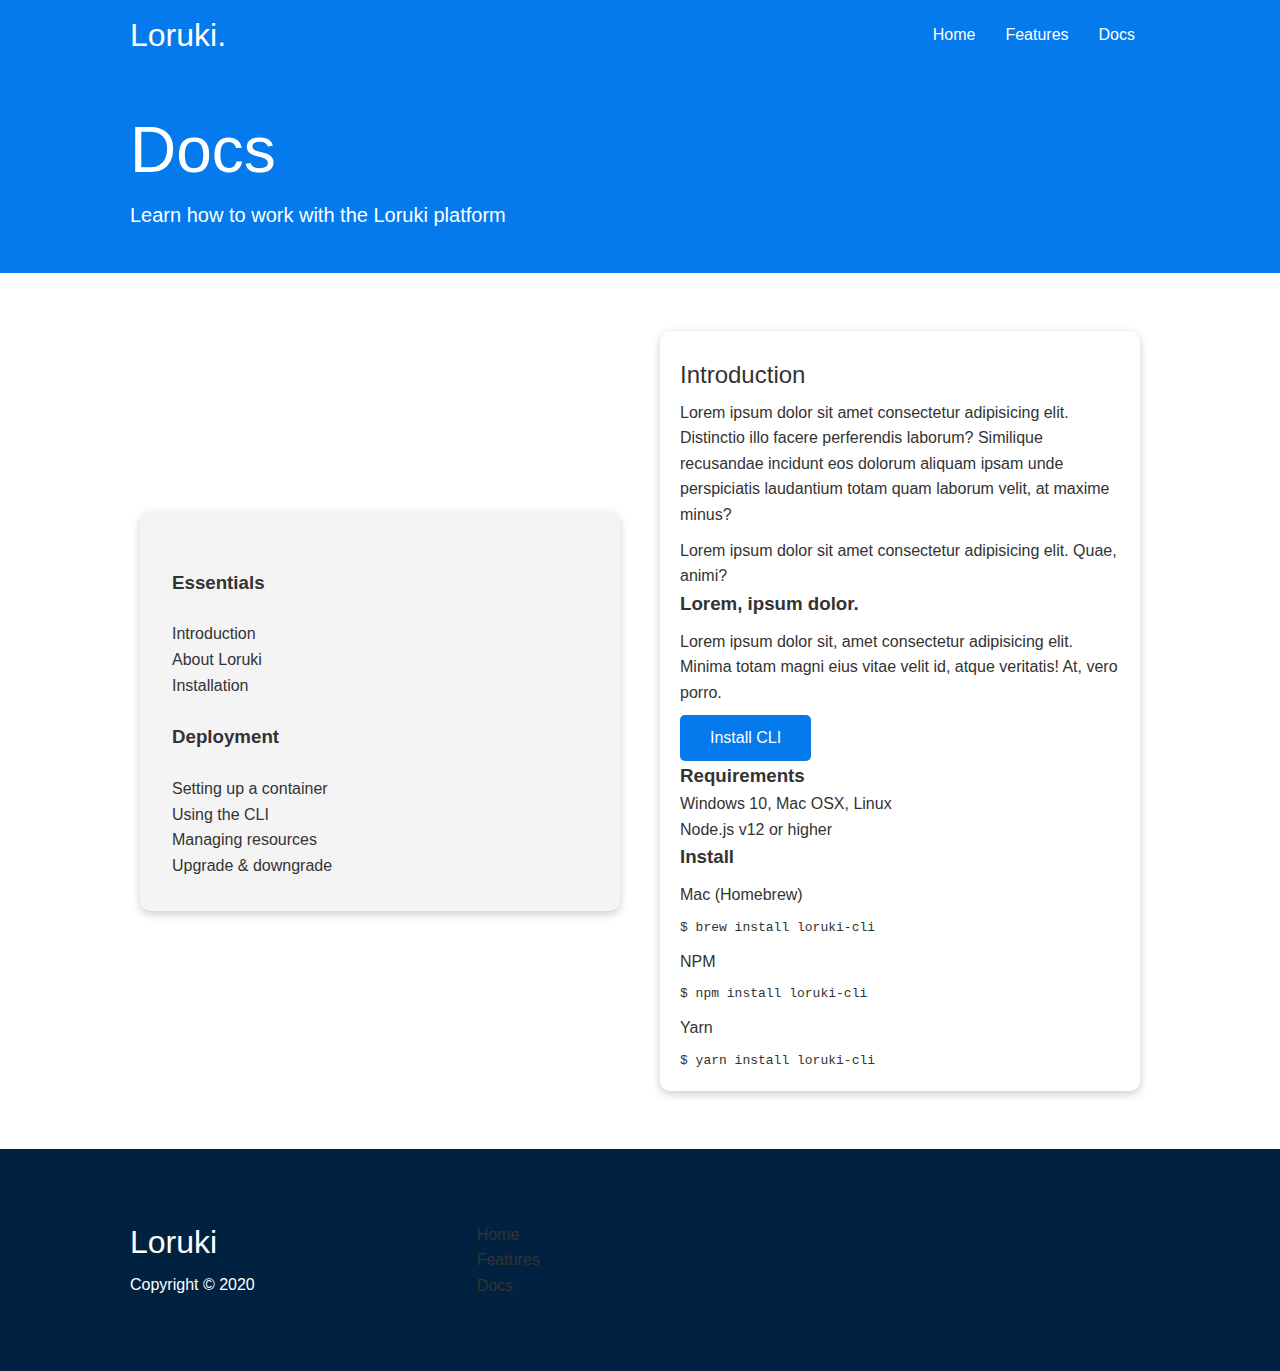
==== docs.html @ 2f58cfb1 "fixed basic features" ====
<!DOCTYPE html>
<html lang="en">
<head>
    <meta charset="UTF-8">
    <meta name="viewport" content="width=device-width, initial-scale=1.0">
    <link rel="stylesheet" href="https://cdnjs.cloudflare.com/ajax/libs/font-awesome/5.15.1/css/all.min.css" integrity="sha512-+4zCK9k+qNFUR5X+cKL9EIR+ZOhtIloNl9GIKS57V1MyNsYpYcUrUeQc9vNfzsWfV28IaLL3i96P9sdNyeRssA==" crossorigin="anonymous" />
    <link rel="stylesheet" href="css/utilities.css">
    <link rel="stylesheet" href="css/style.css">
    <title>Loruki | Cloud Hosting For Everyone</title>
</head>
<body>
<!-- Navbar -->
<div class="navbar">
    <div class="container flex">
        <h1 class="logo">Loruki.</h1>
        <nav>
            <ul>
                <li><a href="index.html">Home</a></li>
                <li><a href="features.html">Features</a></li>
                <li><a href="docs.html">Docs</a></li>
            </ul>
        </nav>
    </div>
</div>

<!-- Head -->
<section class="docs-head bg-primary py-3">
    <div class="container grid">
        <div>
            <h1 class="xl">Docs</h1>
            <p class="lead">
                Learn how to work with the Loruki platform
            </p>
        </div>
        <img src="images/docs.png" alt="">
    </div>
</section>

<!-- Docs main -->
<section class="docs-main my-4">
    <div class="container grid">
        <div class="card bg-light p-3">
            <h3 class="my-2">Essentials</h3>
            <nav>
                <ul>
                    <li><a class="text-primary" href="#">Introduction</a></li>
                    <li><a href="#">About Loruki</a></li>
                    <li><a href="#">Installation</a></li>
                </ul>
            </nav>

            <h3 class="my-2">Deployment</h3>
            <nav>
                <ul>
                    <li><a href="#">Setting up a container</a></li>
                    <li><a href="#">Using the CLI</a></li>
                    <li><a href="#">Managing resources</a></li>
                    <li><a href="#">Upgrade & downgrade</a></li>
                </ul>
            </nav>
        </div>
        <div class="card">
            <h2>Introduction</h2>
            <p>Lorem ipsum dolor sit amet consectetur adipisicing elit. Distinctio illo facere perferendis laborum? Similique recusandae incidunt eos dolorum aliquam ipsam unde perspiciatis laudantium totam quam laborum velit, at maxime minus?</p>

            <div class="alert alert-success">
                <i class="fas fa-info"></i> Lorem ipsum dolor sit amet consectetur adipisicing elit. Quae, animi?
            </div>

            <h3>Lorem, ipsum dolor.</h3>
            <p>Lorem ipsum dolor sit, amet consectetur adipisicing elit. Minima totam magni eius vitae velit id, atque veritatis! At, vero porro.</p>
            <a href="#" class="btn btn-primary">Install CLI</a>

            <h3>Requirements</h3>
            <ul>
                <li>Windows 10, Mac OSX, Linux</li>
                <li>Node.js v12 or higher</li>
            </ul>

            <h3>Install</h3>
            <p>Mac (Homebrew)</p>
            <pre><code>$ brew install loruki-cli</code></pre>
            <p>NPM</p>
            <pre><code>$ npm install loruki-cli</code></pre>
            <p>Yarn</p>
            <pre><code>$ yarn install loruki-cli</code></pre>

        </div>
    </div>
</section>

<!-- Footer -->
<footer class="footer bg-dark py-5">
    <div class="container grid grid-3">
        <div>
            <h1>Loruki
            </h1>
            <p>Copyright &copy; 2020</p>
        </div>
        <nav>
            <ul>
                <li><a href="index.html">Home</a></li>
                <li><a href="features.html">Features</a></li>
                <li><a href="docs.html">Docs</a></li>
            </ul>
        </nav>
        <div class="social">
            <a href="#"><i class="fab fa-github fa-2x"></i></a>
            <a href="#"><i class="fab fa-facebook fa-2x"></i></a>
            <a href="#"><i class="fab fa-instagram fa-2x"></i></a>
            <a href="#"><i class="fab fa-twitter fa-2x"></i></a>
        </div>
    </div>
</footer>
</body>
</html>
---- css/utilities.css ----
.container{
    max-width: 1100px;
    margin: 0 auto;
    overflow: auto;
    padding: 0 40px;
}

.card{
    background-color: #fff;
    color: #333;
    border-radius: 10px;
    box-shadow: 0 3px 10px rgba(0, 0, 0, 0.2);
    padding: 20px;
    margin: 10px;
}

.btn{
    display: inline-block;
    padding: 10px 30px;
    cursor: pointer;
    background: var(--primary-color);
    color: #fff;
    border-radius: 5px;
}

.btn-outline{
    background-color: transparent;
    border: 1px #fff solid;
}

.bg-primary, .btn-primary{
    background-color: var(--primary-color);
    color: #fff;
}

.bg-secondary, .btn-secondary{
    background-color: var(--secondary-color);
    color: #fff;
}

.bg-dark, .btn-dark{
    background-color: var(--dark-color);
    color: #fff;
}

.bg-light, .btn-light{
    background-color: var(--light-color);
    color: #333;
}

.lead{
    font-size: 20px;
}

.sm{
    font-size: 1rem;
}

.md{
    font-size: 2rem;
}

.xl{
    font-size: 4rem;
}

.lg{
    font-size: 3rem;
}

.btn:hover{
    transform: scale(0.98);
}

.text-center{
    text-align: center;
}

.flex{
    display: flex;
    justify-content: center;
    align-items: center;
    height: 100%;
}

.grid{
    display: grid;
    grid-template-columns: repeat(2, 1fr);
    gap: 20px;
    justify-content: center;
    align-items: center;
    height: 100%;
}

.grid-3{
    grid-template-columns: repeat(3, 1fr);
}

/*Margin*/
.my-1{
    margin: 1rem 0;
}

.my-2{
    margin: 1.5rem 0;
}

.my-3{
    margin: 2rem 0;
}

.my-4{
    margin: 3rem 0;
}

.my-5{
    margin: 4rem 0;
}

.m-1{
    margin: 1rem;
}

.m-2{
    margin: 1.5rem;
}

.m-3{
    margin: 2rem;
}

.m-4{
    margin: 3rem;
}

.m-5{
    margin: 4rem;
}


/*Padding*/
.py-1{
    padding: 1rem 0;

}

.py-2{
    padding: 1.5rem 0;
}

.py-3{
    padding: 2rem 0;
}

.py-4{
    padding: 3rem 0;
}

.py-5{
    padding: 4rem 0;
}

.p-1{
    padding: 1rem;
}

.p-2{
    padding: 1.5rem;
}

.p-3{
    padding: 2rem;
}

.p-4{
    padding: 3rem;
}

.p-5{
    padding: 4rem;
}
---- css/style.css ----
@import url('https://fonts.googleapis.com/css2?family-Lato:wght@300&display-swap');

:root{
    --primary-color: #047aed;
    --secondary-color: #1c3fa8;
    --dark-color: #002240;
    --light-color: #f4f4f4;
}

*{
    box-sizing: border-box;
    padding: 0;
    margin: 0;
}

body{
    font-family: 'Lato', sans-serif;
    color: #333;
    line-height: 1.6;
}

ul{
    list-style-type: none;
}

a{
    text-decoration: none;
    color: #333;
}

h1, h2{
    font-weight: 300;
    line-height: 1.2;
    margin: 10px 0;
}

p{
    margin: 10px 0;
}

img{
    width: 100%;
}

.navbar{
    background-color: var(--primary-color);
    color: #fff;
    height: 70px;
}

.navbar ul{
    display: flex;
}

.navbar a{
    color: white;
    padding: 10px;
    margin: 0 5px;
}

.navbar a:hover{
    border-bottom: 2px #fff solid;
}

.navbar .flex{
    justify-content: space-between;
}

.showcase{
    height: 400px;
    background-color: var(--primary-color);
    color: #fff;
    position: relative;
}

.showcase h1{
    font-size: 40px;
}

.showcase p{
    margin: 20px 0;
}

.showcase-form{
    position: relative;
    top: 60px;
    height: 350px;
    width: 400px;
    padding: 40px;
    z-index: 100;
}

.showcase-form .form-control{
    margin: 30px 0;
}

.showcase-form input[type="text"], .showcase-form input[type="email"]{
    border: 0;
    border-bottom: 1px solid #b4becb;
    width: 100%;
    padding: 3px;
    font-size: 16px;
}

.showcase-form input:focus{
    outline: none;
}

.showcase::before, .showcase::after{
    content: "";
    position: absolute;
    height: 100px;
    bottom: -70px;
    right: 0;
    left: 0;
    background: white;
    transform: skewY(-3deg);
    -webkit-transform: skewY(-3deg);
    -moz-transform: skewY(-3deg);
    -ms-transform: skewY(-3deg);
}

.showcase .grid{
    overflow: visible;
    grid-template-columns: 55% 45%;
    gap: 30px;
}

.stats{
    padding-top: 100px;
}

.stats-heading{
    max-width: 500px;
    margin: auto;
}

.stats .grid h3{
    font-size: 35px;
}

.stats .grid p{
    font-size: 20px;
    font-weight: bold;
}

.cli .grid{
    grid-template-columns: repeat(3, 1fr);
    grid-template-rows: repeat(2, 1fr);
}

.cli .grid > *:first-child{
    grid-column: 1 / span 2;
    grid-row: 1 / span 2;
}

.cloud .grid{
    grid-template-columns: 4fr 3fr;
}
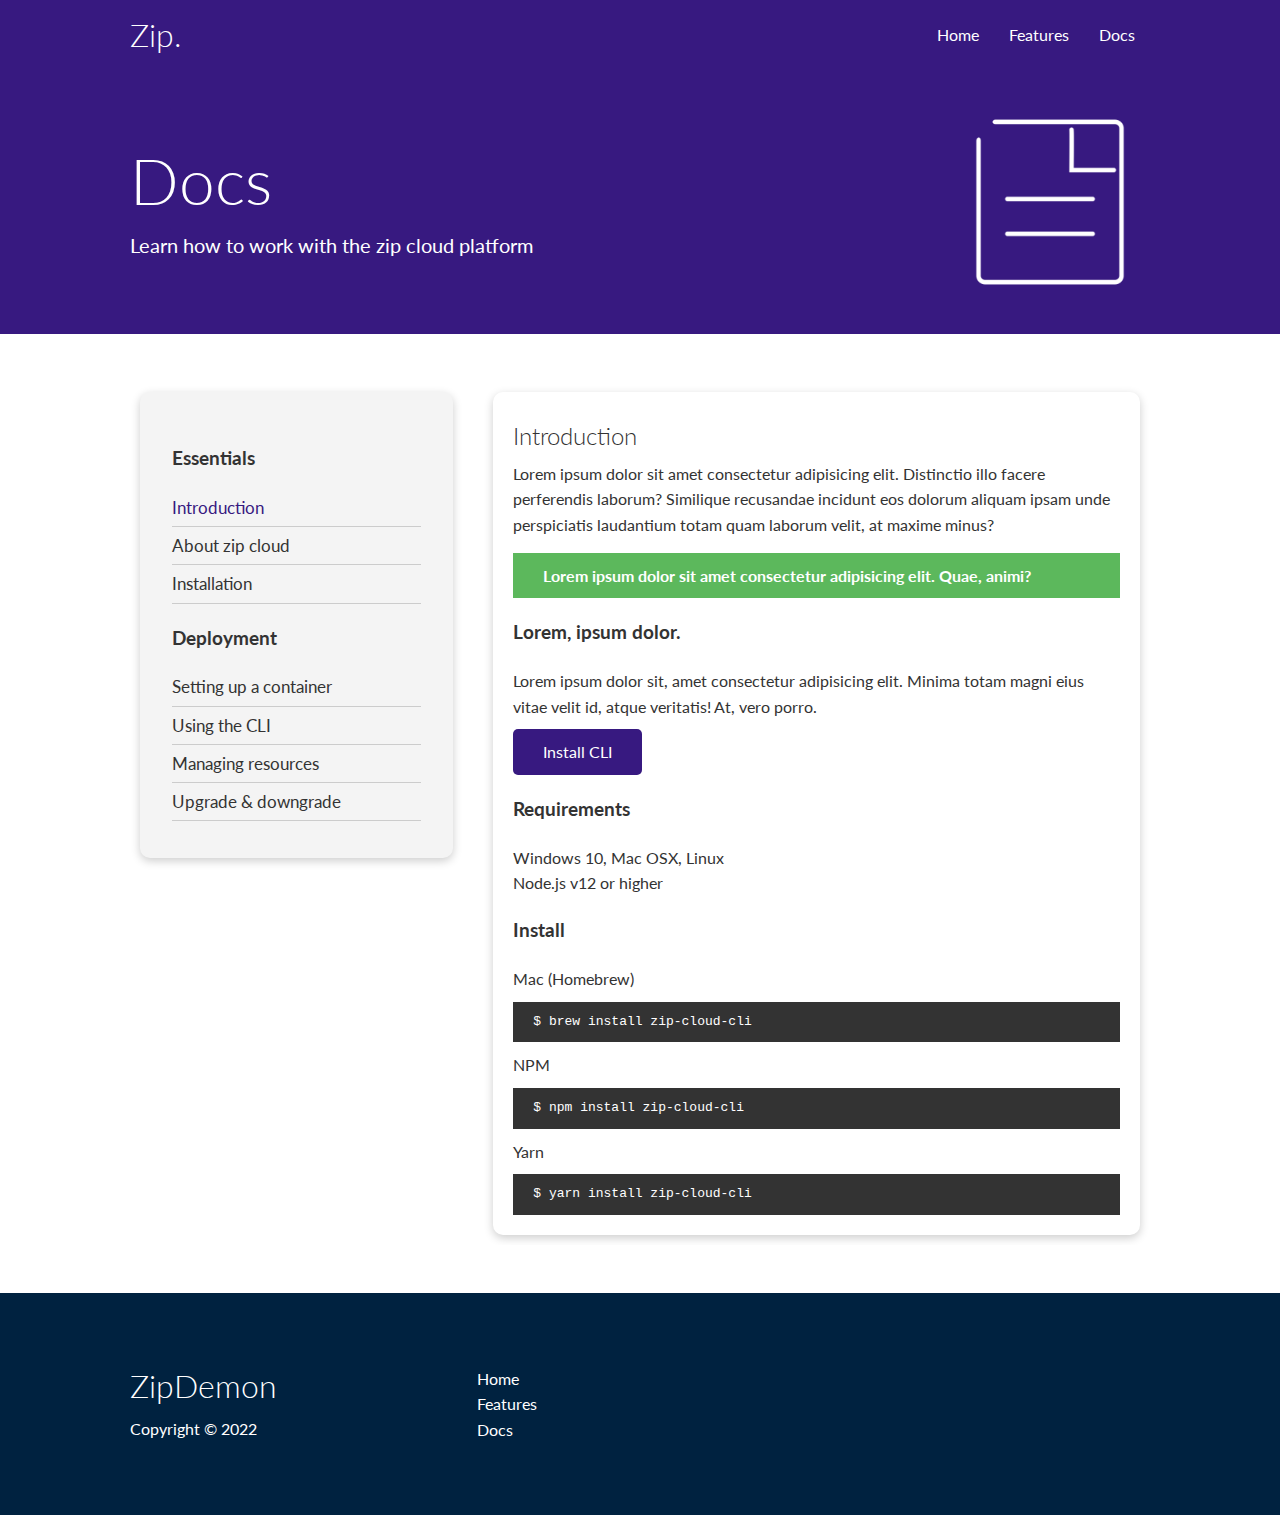
==== commit 12bc2726: "fixed docs.html" ====
--- a/docs.html
+++ b/docs.html
@@ -6,13 +6,12 @@
     <link rel="stylesheet" href="https://cdnjs.cloudflare.com/ajax/libs/font-awesome/5.15.1/css/all.min.css" integrity="sha512-+4zCK9k+qNFUR5X+cKL9EIR+ZOhtIloNl9GIKS57V1MyNsYpYcUrUeQc9vNfzsWfV28IaLL3i96P9sdNyeRssA==" crossorigin="anonymous" />
     <link rel="stylesheet" href="css/utilities.css">
     <link rel="stylesheet" href="css/style.css">
-    <title>Loruki | Cloud Hosting For Everyone</title>
+    <title>ZipDemon | Cloud Hosting For Everyone</title>
 </head>
 <body>
-<!-- Navbar -->
 <div class="navbar">
     <div class="container flex">
-        <h1 class="logo">Loruki.</h1>
+        <h1 class="logo">Zip.</h1>
         <nav>
             <ul>
                 <li><a href="index.html">Home</a></li>
@@ -23,20 +22,18 @@
     </div>
 </div>
 
-<!-- Head -->
 <section class="docs-head bg-primary py-3">
     <div class="container grid">
         <div>
             <h1 class="xl">Docs</h1>
             <p class="lead">
-                Learn how to work with the Loruki platform
+                Learn how to work with the zip cloud platform
             </p>
         </div>
         <img src="images/docs.png" alt="">
     </div>
 </section>
 
-<!-- Docs main -->
 <section class="docs-main my-4">
     <div class="container grid">
         <div class="card bg-light p-3">
@@ -44,7 +41,7 @@
             <nav>
                 <ul>
                     <li><a class="text-primary" href="#">Introduction</a></li>
-                    <li><a href="#">About Loruki</a></li>
+                    <li><a href="#">About zip cloud</a></li>
                     <li><a href="#">Installation</a></li>
                 </ul>
             </nav>
@@ -79,23 +76,22 @@
 
             <h3>Install</h3>
             <p>Mac (Homebrew)</p>
-            <pre><code>$ brew install loruki-cli</code></pre>
+            <pre><code>$ brew install zip-cloud-cli</code></pre>
             <p>NPM</p>
-            <pre><code>$ npm install loruki-cli</code></pre>
+            <pre><code>$ npm install zip-cloud-cli</code></pre>
             <p>Yarn</p>
-            <pre><code>$ yarn install loruki-cli</code></pre>
+            <pre><code>$ yarn install zip-cloud-cli</code></pre>
 
         </div>
     </div>
 </section>
 
-<!-- Footer -->
 <footer class="footer bg-dark py-5">
     <div class="container grid grid-3">
         <div>
-            <h1>Loruki
+            <h1>ZipDemon
             </h1>
-            <p>Copyright &copy; 2020</p>
+            <p>Copyright &copy; 2022</p>
         </div>
         <nav>
             <ul>
@@ -105,10 +101,10 @@
             </ul>
         </nav>
         <div class="social">
-            <a href="#"><i class="fab fa-github fa-2x"></i></a>
-            <a href="#"><i class="fab fa-facebook fa-2x"></i></a>
-            <a href="#"><i class="fab fa-instagram fa-2x"></i></a>
-            <a href="#"><i class="fab fa-twitter fa-2x"></i></a>
+            <a href="https://github.com/OkoroaforKelechiDivine"><i class="fab fa-github fa-2x"></i></a>
+            <a href="https://www.facebook.com/profile.php?id=100080210275192"><i class="fab fa-facebook fa-2x"></i></a>
+            <a href="https://www.linkedin.com/in/kelechi-okoroafor/"><i class="fab fa-linkedin fa-2x"></i></a>
+            <a href="https://twitter.com/kelechiDivine6"><i class="fab fa-twitter fa-2x"></i></a>
         </div>
     </div>
 </footer>
--- a/css/utilities.css
+++ b/css/utilities.css
@@ -1,11 +1,11 @@
-.container{
+.container {
     max-width: 1100px;
     margin: 0 auto;
     overflow: auto;
     padding: 0 40px;
 }
 
-.card{
+.card {
     background-color: #fff;
     color: #333;
     border-radius: 10px;
@@ -14,76 +14,131 @@
     margin: 10px;
 }
 
-.btn{
+.btn {
     display: inline-block;
     padding: 10px 30px;
     cursor: pointer;
     background: var(--primary-color);
     color: #fff;
+    border: none;
     border-radius: 5px;
 }
 
-.btn-outline{
+.btn-outline {
     background-color: transparent;
     border: 1px #fff solid;
 }
 
-.bg-primary, .btn-primary{
+.btn:hover {
+    transform: scale(0.98);
+}
+
+/* Backgrounds & colored buttons */
+.bg-primary,
+.btn-primary {
     background-color: var(--primary-color);
     color: #fff;
 }
 
-.bg-secondary, .btn-secondary{
+.bg-secondary,
+.btn-secondary {
     background-color: var(--secondary-color);
     color: #fff;
 }
 
-.bg-dark, .btn-dark{
+.bg-dark,
+.btn-dark {
     background-color: var(--dark-color);
     color: #fff;
 }
 
-.bg-light, .btn-light{
+.bg-light,
+.btn-light {
     background-color: var(--light-color);
     color: #333;
 }
 
-.lead{
+.bg-primary a,
+.btn-primary a,
+.bg-secondary a,
+.btn-secondary a,
+.bg-dark a,
+.btn-dark a {
+    color: #fff;
+}
+
+/* Text colors */
+.text-primary {
+    color: var(--primary-color);
+}
+
+.text-secondary {
+    color: var(--secondary-color);
+}
+
+.text-dark {
+    color: var(--dark-color);
+}
+
+.text-light {
+    color: var(--light-color);
+}
+
+/* Text sizes */
+.lead {
     font-size: 20px;
 }
 
-.sm{
+.sm {
     font-size: 1rem;
 }
 
-.md{
+.md {
     font-size: 2rem;
 }
 
-.xl{
+.lg {
+    font-size: 3rem;
+}
+
+.xl {
     font-size: 4rem;
 }
 
-.lg{
-    font-size: 3rem;
-}
-
-.btn:hover{
-    transform: scale(0.98);
-}
-
-.text-center{
+.text-center {
     text-align: center;
 }
 
-.flex{
+/* Alert */
+.alert {
+    background-color: var(--light-color);
+    padding: 10px 20px;
+    font-weight: bold;
+    margin: 15px 0;
+}
+
+.alert i {
+    margin-right: 10px;
+}
+
+.alert-success {
+    background-color: var(--success-color);
+    color: #fff;
+}
+
+.alert-error {
+    background-color: var(--error-color);
+    color: #fff;
+}
+
+.flex {
     display: flex;
     justify-content: center;
     align-items: center;
     height: 100%;
 }
 
-.grid{
+.grid {
     display: grid;
     grid-template-columns: repeat(2, 1fr);
     gap: 20px;
@@ -92,90 +147,88 @@
     height: 100%;
 }
 
-.grid-3{
+.grid-3 {
     grid-template-columns: repeat(3, 1fr);
 }
 
-/*Margin*/
-.my-1{
+/* Margin */
+.my-1 {
     margin: 1rem 0;
 }
 
-.my-2{
+.my-2 {
     margin: 1.5rem 0;
 }
 
-.my-3{
+.my-3 {
     margin: 2rem 0;
 }
 
-.my-4{
+.my-4 {
     margin: 3rem 0;
 }
 
-.my-5{
+.my-5 {
     margin: 4rem 0;
 }
 
-.m-1{
+.m-1 {
     margin: 1rem;
 }
 
-.m-2{
+.m-2 {
     margin: 1.5rem;
 }
 
-.m-3{
+.m-3 {
     margin: 2rem;
 }
 
-.m-4{
+.m-4 {
     margin: 3rem;
 }
 
-.m-5{
+.m-5 {
     margin: 4rem;
 }
 
-
-/*Padding*/
-.py-1{
+/* Padding */
+.py-1 {
     padding: 1rem 0;
-
-}
-
-.py-2{
+}
+
+.py-2 {
     padding: 1.5rem 0;
 }
 
-.py-3{
+.py-3 {
     padding: 2rem 0;
 }
 
-.py-4{
+.py-4 {
     padding: 3rem 0;
 }
 
-.py-5{
+.py-5 {
     padding: 4rem 0;
 }
 
-.p-1{
+.p-1 {
     padding: 1rem;
 }
 
-.p-2{
+.p-2 {
     padding: 1.5rem;
 }
 
-.p-3{
+.p-3 {
     padding: 2rem;
 }
 
-.p-4{
+.p-4 {
     padding: 3rem;
 }
 
-.p-5{
+.p-5 {
     padding: 4rem;
 }--- a/css/style.css
+++ b/css/style.css
@@ -1,100 +1,135 @@
-@import url('https://fonts.googleapis.com/css2?family-Lato:wght@300&display-swap');
-
-:root{
-    --primary-color: #047aed;
-    --secondary-color: #1c3fa8;
+@import url('https://fonts.googleapis.com/css2?family=Lato:wght@300&display=swap');
+
+:root {
+    --primary-color: #371980;
+    --secondary-color: #45c3b5;
     --dark-color: #002240;
     --light-color: #f4f4f4;
-}
-
-*{
+    --success-color: #5cb85c;
+    --error-color: #d9534f;
+}
+
+* {
     box-sizing: border-box;
     padding: 0;
     margin: 0;
 }
 
-body{
+body {
     font-family: 'Lato', sans-serif;
     color: #333;
     line-height: 1.6;
 }
 
-ul{
+ul {
     list-style-type: none;
 }
 
-a{
+a {
     text-decoration: none;
     color: #333;
 }
 
-h1, h2{
+h1,
+h2 {
     font-weight: 300;
     line-height: 1.2;
     margin: 10px 0;
 }
 
-p{
+p {
     margin: 10px 0;
 }
 
-img{
+img {
     width: 100%;
 }
 
-.navbar{
+code,
+pre {
+    background: #333;
+    color: #fff;
+    padding: 10px;
+}
+
+.hidden{
+    visibility: hidden;
+    height: 0;
+}
+
+.hidden {
+    visibility: hidden;
+    height: 0;
+}
+
+/* Navbar */
+.navbar {
     background-color: var(--primary-color);
     color: #fff;
     height: 70px;
 }
 
-.navbar ul{
+.navbar ul {
     display: flex;
 }
 
-.navbar a{
-    color: white;
+.navbar a {
+    color: #fff;
     padding: 10px;
     margin: 0 5px;
 }
 
-.navbar a:hover{
+.navbar a:hover {
     border-bottom: 2px #fff solid;
 }
 
-.navbar .flex{
+.navbar .flex {
     justify-content: space-between;
 }
 
-.showcase{
+/* Showcase */
+.showcase {
     height: 400px;
     background-color: var(--primary-color);
     color: #fff;
     position: relative;
 }
 
-.showcase h1{
+.showcase h1 {
     font-size: 40px;
 }
 
-.showcase p{
+.showcase p {
     margin: 20px 0;
 }
 
-.showcase-form{
+.showcase .grid {
+    overflow: visible;
+    grid-template-columns: 55% auto;
+    gap: 30px;
+}
+
+.showcase-text {
+    animation: slideInFromLeft 1s ease-in;
+}
+
+.showcase-form {
     position: relative;
     top: 60px;
     height: 350px;
     width: 400px;
     padding: 40px;
     z-index: 100;
-}
-
-.showcase-form .form-control{
+    justify-self: flex-end;
+    animation: slideInFromRight 1s ease-in;
+}
+
+.showcase-form .form-control {
     margin: 30px 0;
 }
 
-.showcase-form input[type="text"], .showcase-form input[type="email"]{
+.showcase-form input[type='text'],
+.showcase-form input[type='email'] {
     border: 0;
     border-bottom: 1px solid #b4becb;
     width: 100%;
@@ -102,58 +137,261 @@
     font-size: 16px;
 }
 
-.showcase-form input:focus{
+.showcase-form input:focus {
     outline: none;
 }
 
-.showcase::before, .showcase::after{
-    content: "";
+.showcase::before,
+.showcase::after {
+    content: '';
     position: absolute;
     height: 100px;
     bottom: -70px;
     right: 0;
     left: 0;
-    background: white;
+    background: #fff;
     transform: skewY(-3deg);
     -webkit-transform: skewY(-3deg);
     -moz-transform: skewY(-3deg);
     -ms-transform: skewY(-3deg);
 }
 
-.showcase .grid{
-    overflow: visible;
-    grid-template-columns: 55% 45%;
-    gap: 30px;
-}
-
-.stats{
+/* Stats */
+.stats {
     padding-top: 100px;
-}
-
-.stats-heading{
+    animation: slideInFromBottom 1s ease-in;
+}
+
+.stats-heading {
     max-width: 500px;
     margin: auto;
 }
 
-.stats .grid h3{
+.stats .grid h3 {
     font-size: 35px;
 }
 
-.stats .grid p{
+.stats .grid p {
     font-size: 20px;
     font-weight: bold;
 }
 
-.cli .grid{
+/* Cli */
+.cli .grid {
     grid-template-columns: repeat(3, 1fr);
     grid-template-rows: repeat(2, 1fr);
 }
 
-.cli .grid > *:first-child{
+.cli .grid > *:first-child {
     grid-column: 1 / span 2;
     grid-row: 1 / span 2;
 }
 
-.cloud .grid{
+/* Cloud */
+.cloud .grid {
     grid-template-columns: 4fr 3fr;
+}
+
+/* Languages */
+
+.languages .flex {
+    flex-wrap: wrap;
+}
+
+.languages .card {
+    text-align: center;
+    margin: 18px 10px 40px;
+    transition: transform 0.2s ease-in;
+}
+
+.languages .card h4 {
+    font-size: 20px;
+    margin-bottom: 10px;
+}
+
+.languages .card:hover {
+    transform: translateY(-15px);
+}
+
+/* Features */
+.features-head img,
+.docs-head img {
+    width: 200px;
+    justify-self: flex-end;
+}
+
+.features-sub-head img {
+    width: 300px;
+    justify-self: flex-end;
+}
+
+.features-main .card > i {
+    margin-right: 20px;
+}
+
+.features-main .grid {
+    padding: 30px;
+}
+
+.features-main .grid > *:first-child {
+    grid-column: 1 / span 3;
+}
+
+.features-main .grid > *:nth-child(2) {
+    grid-column: 1 / span 2;
+}
+
+/* Docs */
+.docs-main h3 {
+    margin: 20px 0;
+}
+
+.docs-main .grid {
+    grid-template-columns: 1fr 2fr;
+    align-items: flex-start;
+}
+
+.docs-main nav li {
+    font-size: 17px;
+    padding-bottom: 5px;
+    margin-bottom: 5px;
+    border-bottom: 1px #ccc solid;
+}
+
+.docs-main a:hover {
+    font-weight: bold;
+}
+
+/* Footer */
+.footer .social a {
+    margin: 0 10px;
+}
+
+.fa-github:hover {
+    color: #000000;
+}
+
+.fa-facebook:hover {
+    color: #1773EA;
+}
+
+.fa-instagram:hover {
+    color: #B32E87;
+}
+
+.fa-twitter:hover {
+    color: #1C9CEA;
+}
+
+/* Animations */
+@keyframes slideInFromLeft {
+    0% {
+        transform: translateX(-100%);
+    }
+
+    100% {
+        transform: translateX(0);
+    }
+}
+
+@keyframes slideInFromRight {
+    0% {
+        transform: translateX(100%);
+    }
+
+    100% {
+        transform: translateX(0);
+    }
+}
+
+@keyframes slideInFromTop {
+    0% {
+        transform: translateY(-100%);
+    }
+
+    100% {
+        transform: translateX(0);
+    }
+}
+
+@keyframes slideInFromBottom {
+    0% {
+        transform: translateY(100%);
+    }
+
+    100% {
+        transform: translateX(0);
+    }
+}
+
+/* Tablets and under */
+@media (max-width: 768px) {
+    .grid,
+    .showcase .grid,
+    .stats .grid,
+    .cli .grid,
+    .cloud .grid,
+    .features-main .grid,
+    .docs-main .grid {
+        grid-template-columns: 1fr;
+        grid-template-rows: 1fr;
+    }
+
+    .showcase {
+        height: auto;
+    }
+
+    .showcase-text {
+        text-align: center;
+        margin-top: 40px;
+        animation: slideInFromTop 1s ease-in;
+    }
+
+    .showcase-form {
+        justify-self: center;
+        margin: auto;
+        animation: slideInFromBottom 1s ease-in;
+    }
+
+    .cli .grid > *:first-child {
+        grid-column: 1;
+        grid-row: 1;
+    }
+
+    .features-head,
+    .features-sub-head,
+    .docs-head {
+        text-align: center;
+    }
+
+    .features-head img,
+    .features-sub-head img,
+    .docs-head img {
+        justify-self: center;
+    }
+
+    .features-main .grid > *:first-child,
+    .features-main .grid > *:nth-child(2) {
+        grid-column: 1;
+    }
+}
+
+/* Mobile */
+@media (max-width: 500px) {
+    .navbar {
+        height: 110px;
+    }
+
+    .navbar .flex {
+        flex-direction: column;
+    }
+
+    .navbar ul {
+        padding: 10px;
+        background-color: rgba(0, 0, 0, 0.1);
+    }
+
+    .showcase-form {
+        width: 300px;
+    }
 }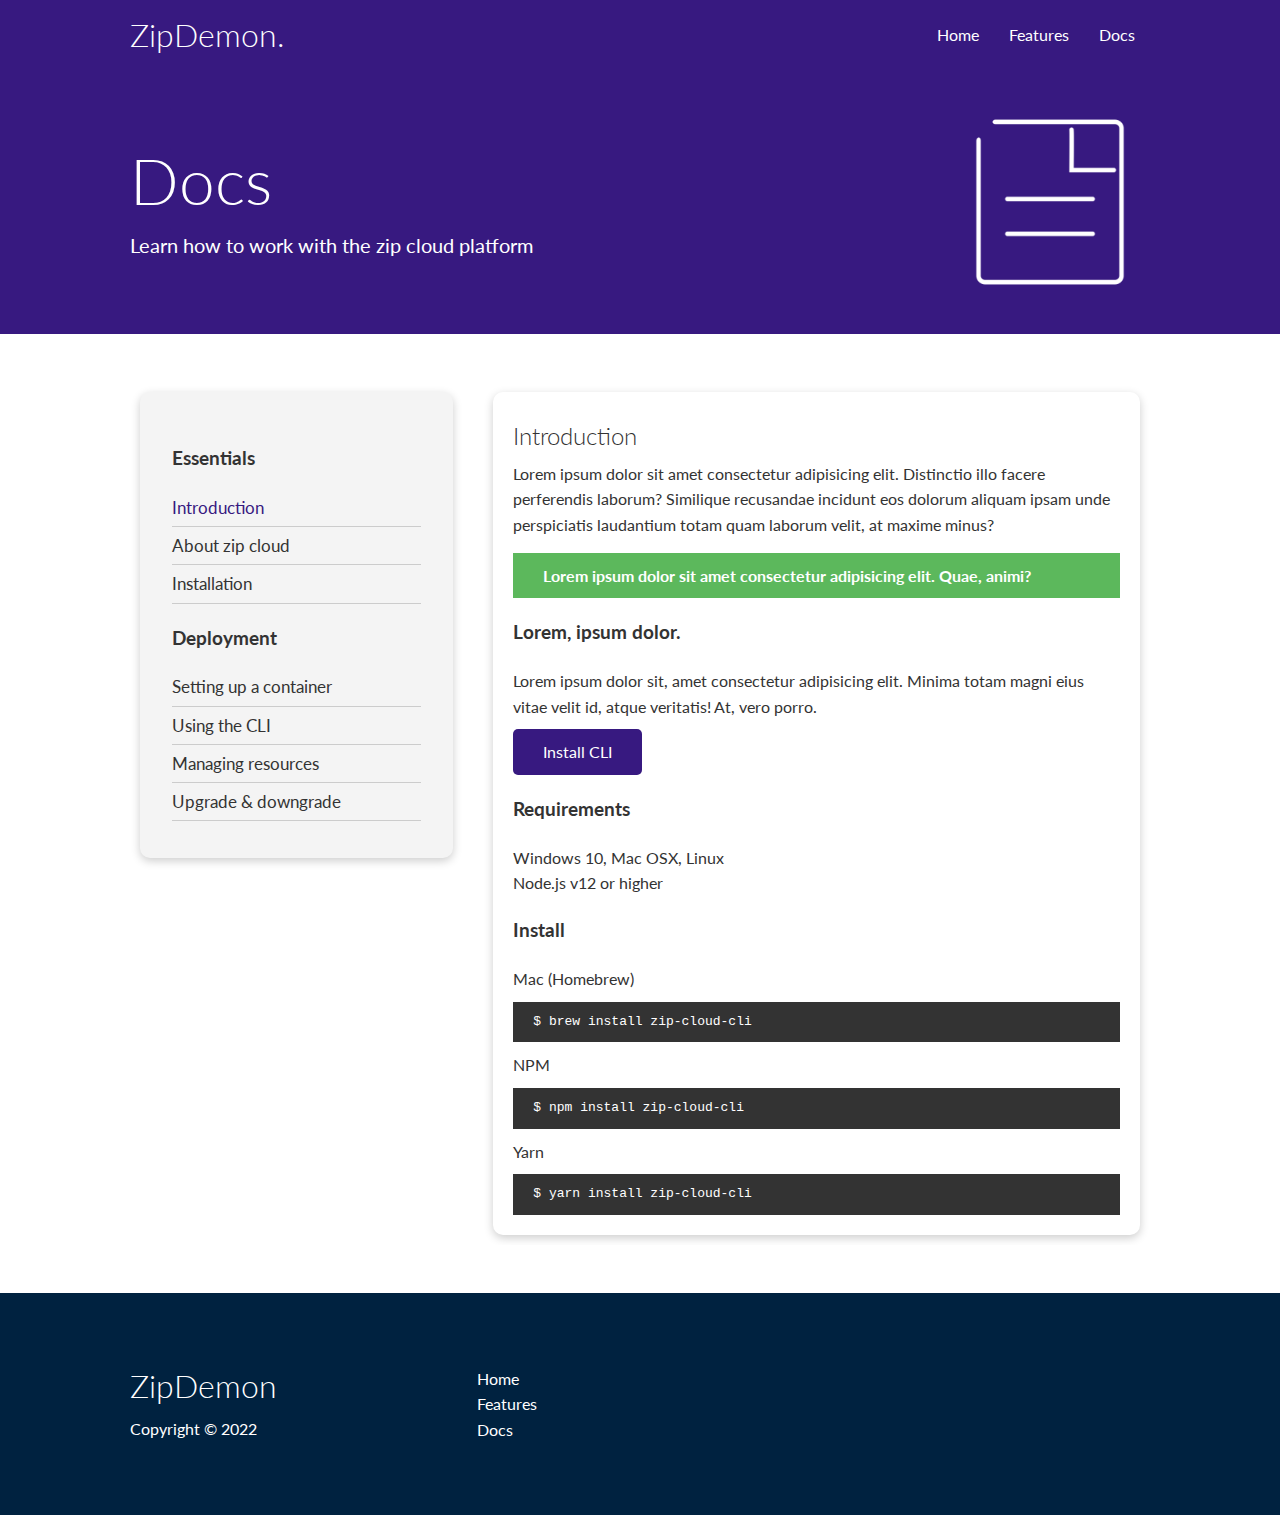
==== commit c74f7b7b: "fixed docs.html" ====
--- a/docs.html
+++ b/docs.html
@@ -11,7 +11,7 @@
 <body>
 <div class="navbar">
     <div class="container flex">
-        <h1 class="logo">Zip.</h1>
+        <h1 class="logo">ZipDemon.</h1>
         <nav>
             <ul>
                 <li><a href="index.html">Home</a></li>
